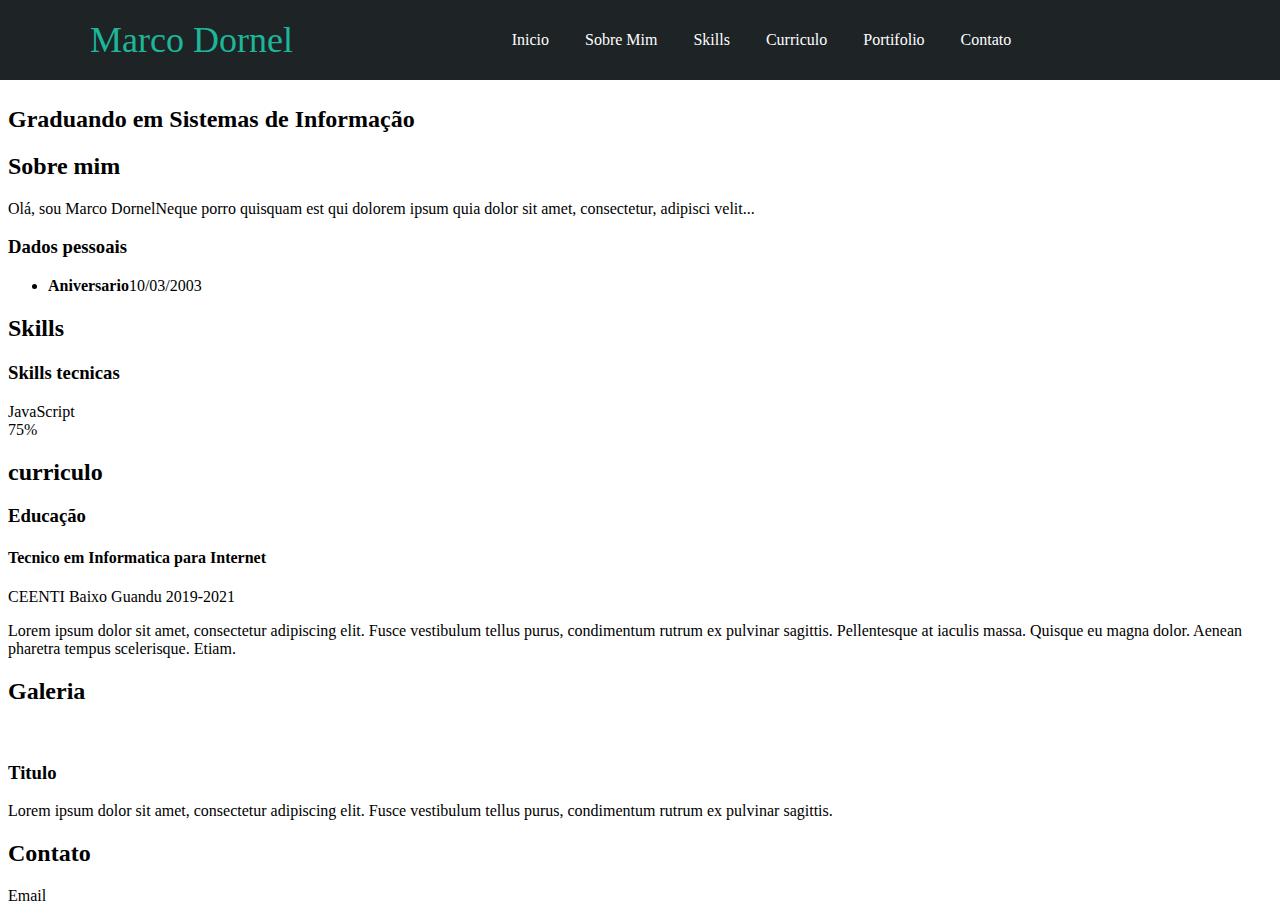
==== Portifolio/index.html @ 809ae214 "Portifolio" ====
<!DOCTYPE html>
<html lang="pt-br">
<head>
    <meta charset="UTF-8">
    <meta name="viewport" content="width=device-width, initial-scale=1.0">
    <title>Marco Dornel</title>
    <link rel="stylesheet" href="./src/styles/pgInicial.css">
</head>
<body>
    <div class="conteudo-header">
        <header>
            <div class="logo">
                <a href="">Marco Dornel</a>
            </div>

            <nav id="nave">
                <ul>
                    <li><a href="#inicio" onclick="select()">Inicio</a></li>
                    <li><a href="#sobre-mim" onclick="select()">Sobre Mim</a></li>
                    <li><a href="#skills" onclick="select()">Skills</a></li>
                    <li><a href="#curriculo" onclick="select()">Curriculo</a></li>
                    <li><a href="#portifolio" onclick="select()">Portifolio</a></li>
                    <li><a href="#contato" onclick="select()">Contato</a></li>
                </ul>
            </nav>
            <div class="fa-solid fa-bars"></div>
        </header>
    </div>
    <section id="inicio" class="inicio">
        <div class="conteudo-banner">
            <div class="conteudo-img">
                <img src="" alt="">
            </div>
            <h1>MARCO DORNEL</h1>
            <h2>Graduando em Sistemas de Informação</h2>
            <div class="redes-sociais">
                <a href=""><i class="fa-brands"></i></a>
                <a href=""><i class="fa-brands"></i></a>
                <a href=""><i class="fa-brands"></i></a>
                <a href=""><i class="fa-brands"></i></a>
                <a href=""><i class="fa-solid"></i></a>
            </div>
        </div>
    </section>
    <section id="sobre-mim" class="sobre-mim">
        <div class="conteudo-section">
            <h2>Sobre mim</h2>
            <p><span>Olá, sou Marco Dornel</span>Neque porro quisquam est qui dolorem ipsum quia dolor sit amet, consectetur, adipisci velit...</p>
        </div>
        <div class="linha">
            <div class="col">
                <h3>Dados pessoais</h3>
                <ul>
                    <li>
                        <strong>Aniversario</strong>10/03/2003
                    </li>
                </ul>
            </div>
        </div>
    </section>
    <section id="skills" class="skills">
        <div class="conteudo-section">
            <h2>Skills</h2>
            <div class="linha">
                <div class="col">
                    <h3>Skills tecnicas</h3>
                    <div class="skill">
                        <span>JavaScript</span>
                        <div class="barra-skill">
                            <span>75%</span>
                        </div>
                    </div>
                </div>
            </div>
        </div>
    </section>
    <section id="curriculo" class="curriculo">
        <h2>curriculo</h2>
        <div class="linha">
            <div class="col">
                <h3>Educação</h3>
                <div class="itens">
                    <h4>Tecnico em Informatica para Internet</h4>
                    <span class="escola">CEENTI Baixo Guandu</span>
                    <span class="cursado">2019-2021</span>
                    <p>Lorem ipsum dolor sit amet, consectetur adipiscing elit. Fusce vestibulum tellus purus, condimentum rutrum ex pulvinar sagittis. Pellentesque at iaculis massa. Quisque eu magna dolor. Aenean pharetra tempus scelerisque. Etiam.</p>
                </div>
            </div>
        </div>
    </section>
    <section id="portifolio" class="portifolio">
        <div class="conteudo-section">
            <h2>Galeria</h2>
            <div class="galeria">
                <div class="projeto">
                    <img src="" alt="">
                    <div class="detalhes-projeto">
                        <h3>Titulo</h3>
                        <p>Lorem ipsum dolor sit amet, consectetur adipiscing elit. Fusce vestibulum tellus purus, condimentum rutrum ex pulvinar sagittis.</p>
                    </div>
                </div>
            </div>
        </div>
    </section>
    <section class="contato">
        <div class="conteudo-section">
            <h2>Contato</h2>
            <div class="fila">
                <div class="col">
                    <p>Email</p>
                </div>
            </div>
        </div>
    </section>
    <footer>
        <a href="">
            <i class="fa-solid fa-angles-up"></i>
        </a>
        <div class="redes-sociais">
            <a href=""><i class="fa-brands"></i></a>
            <a href=""><i class="fa-brands"></i></a>
            <a href=""><i class="fa-brands"></i></a>
            <a href=""><i class="fa-brands"></i></a>
            <a href=""><i class="fa-solid fa-rss"></i></a>
        </div>
    </footer>
</body>
</html>
---- Portifolio/src/styles/pgInicial.css ----
.conteudo-header {
  background: #1e2326;
  position: fixed;
  width: 100%;
  top: 0;
  left: 0;
  z-index: 99;
}
.conteudo-header header {
  max-width: 1100px;
  margin: auto;
  display: flex;
  justify-content: space-between;
  align-items: center;
  padding: 15px 20px;
}
.conteudo-header header .logo a {
  font-family: "Righteous";
  font-size: 36px;
  color: #1cb698;
  text-decoration: none;
}
.conteudo-header header ul {
  display: flex;
  list-style: none;
}
.conteudo-header header nav ul li a {
  text-align: none;
  color: #fff;
  margin: 0 15px;
  padding: 3px;
  transition: 0.5s;
  text-decoration: none;
}
.conteudo-header header nav ul li a:hover {
  color: #1cb698;
}

.nav-resposiva {
  background-color: #1cb698;
  color: #fff;
  padding: 5px 10px;
  border-radius: 5px;
  cursor: pointer;
  display: none;
}/*# sourceMappingURL=pgInicial.css.map */
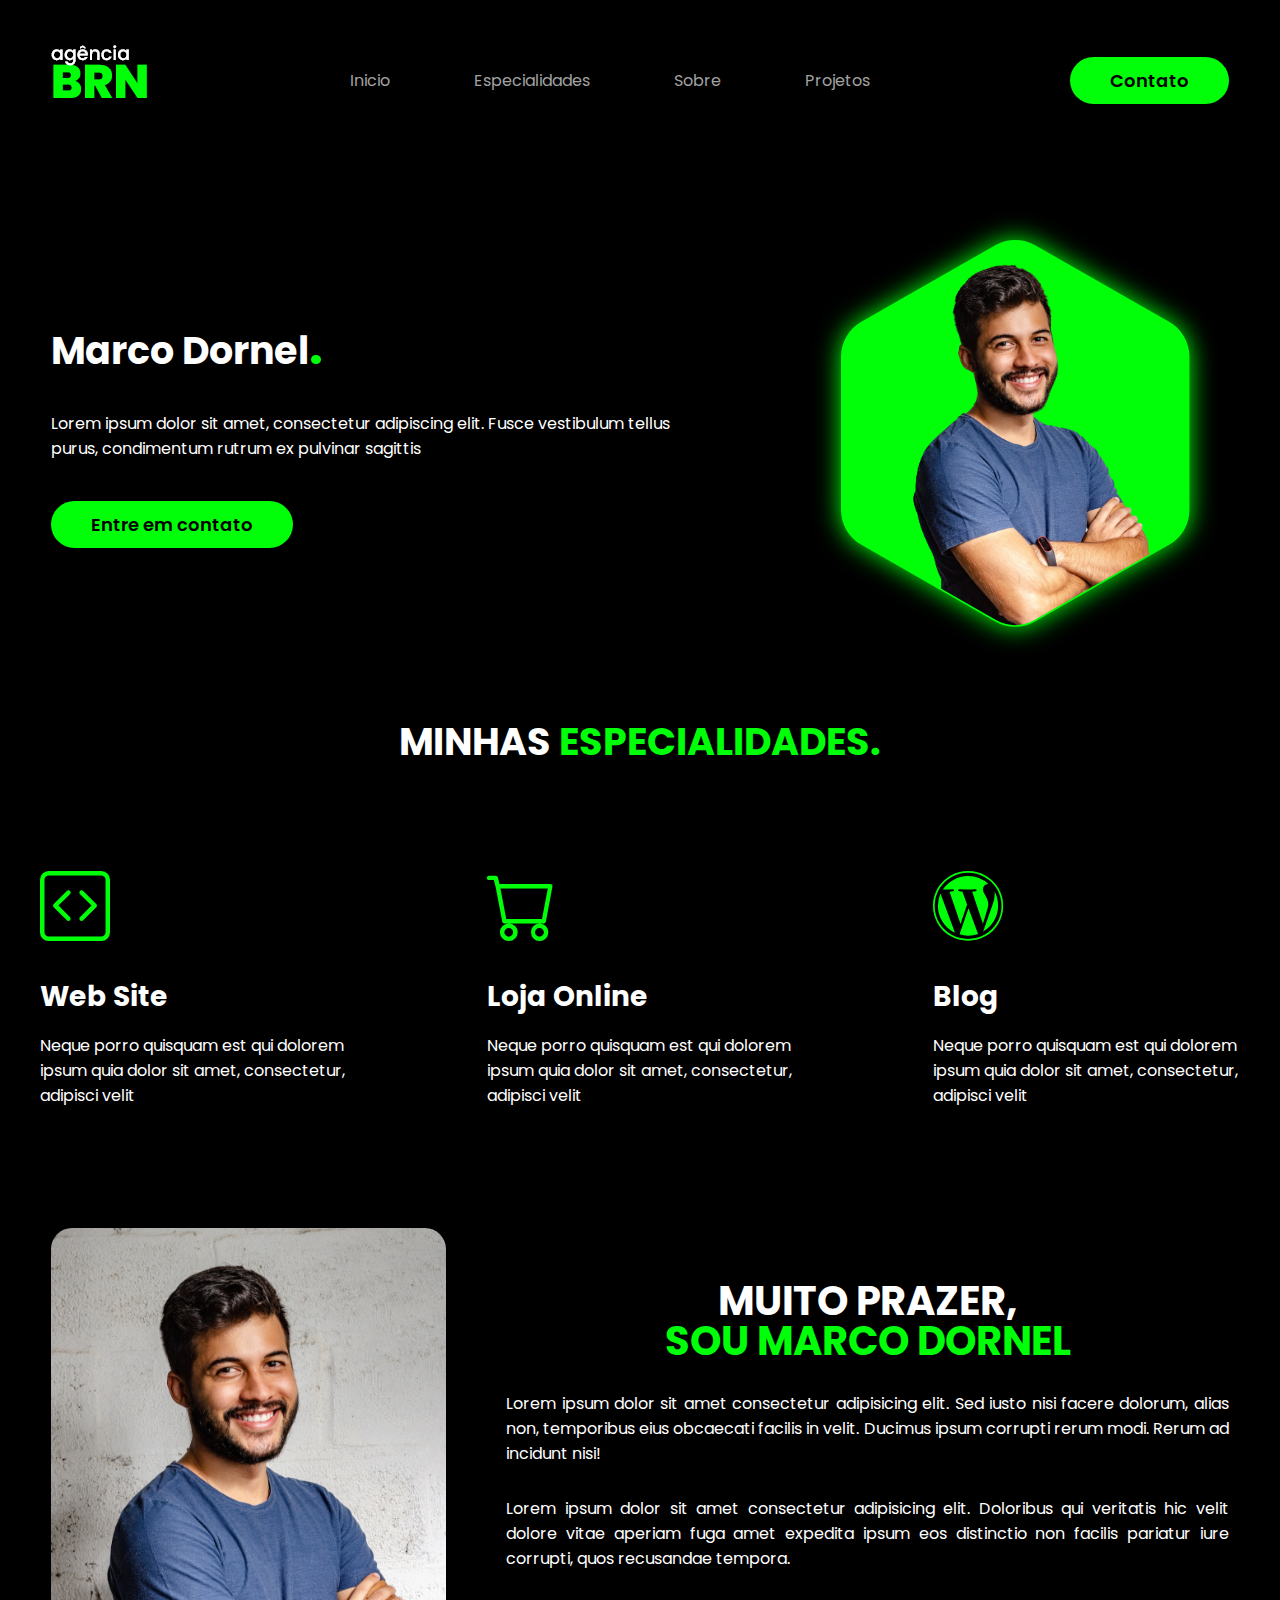
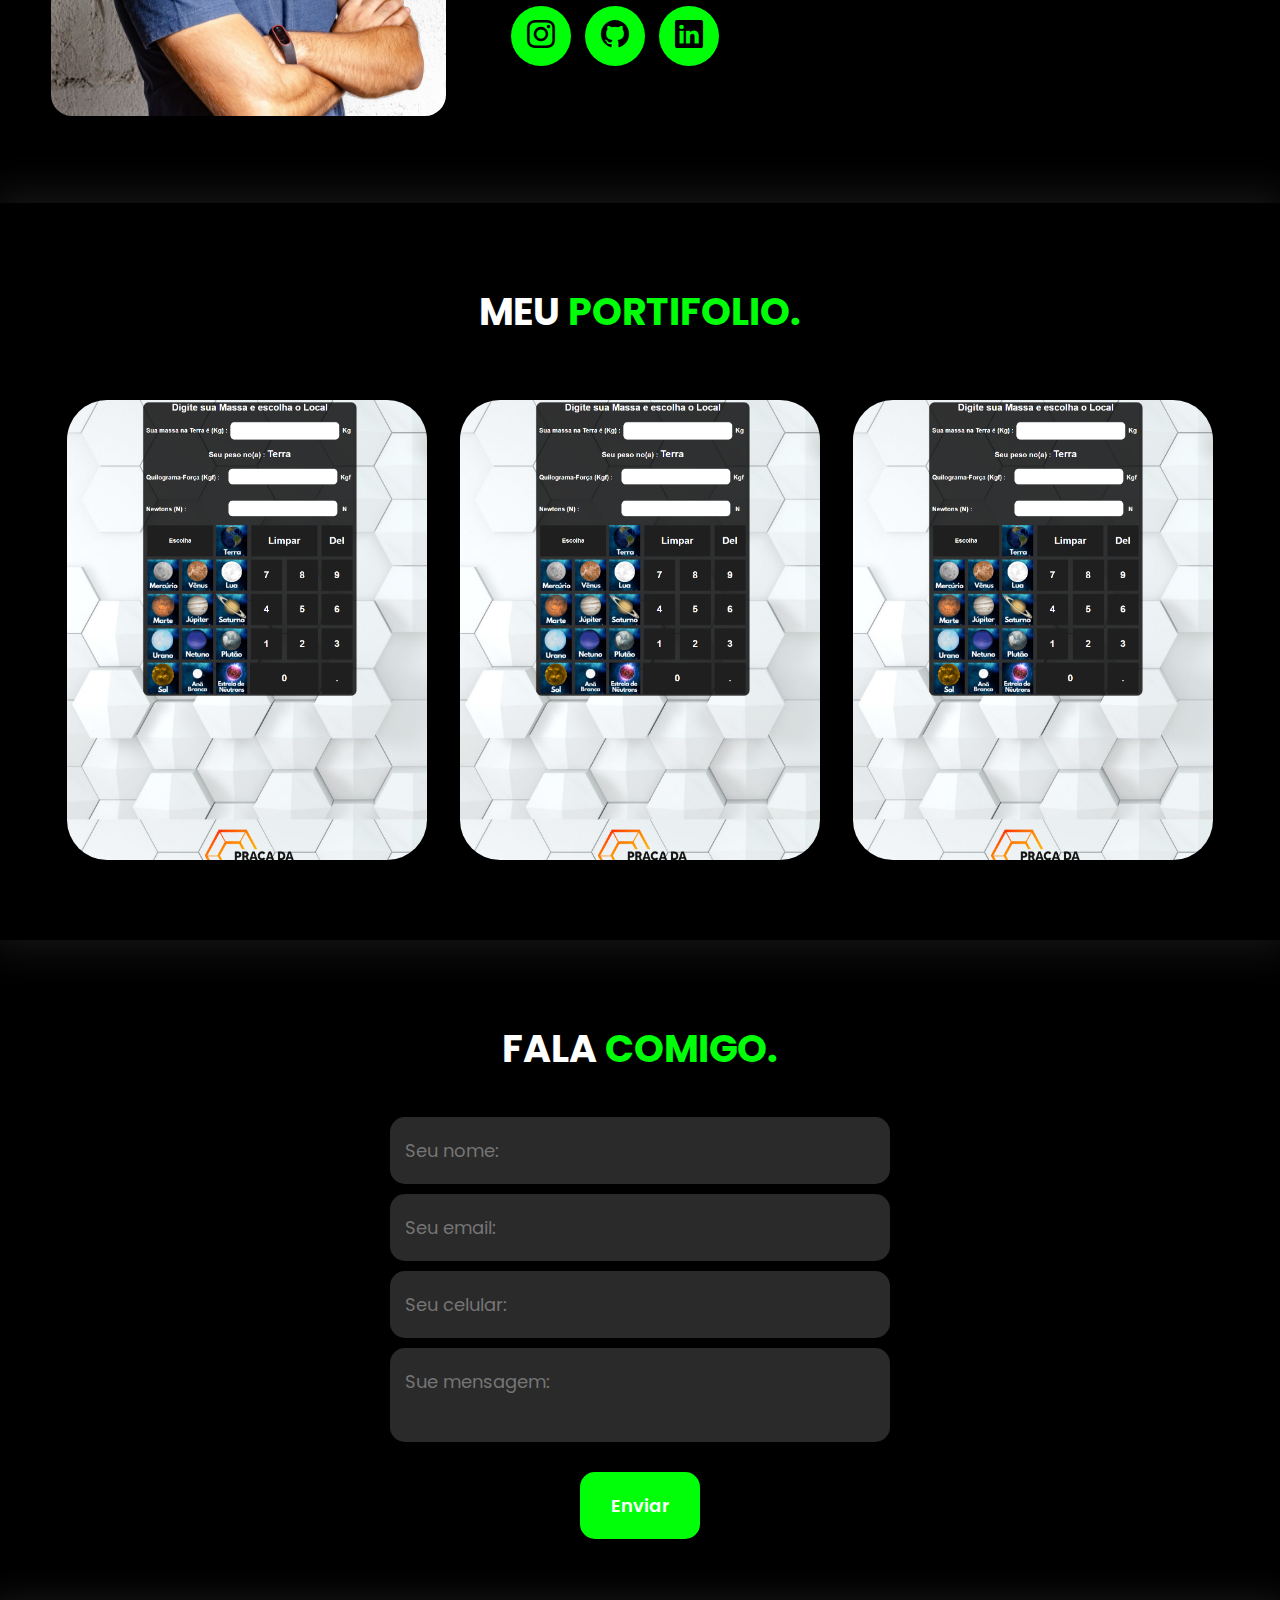
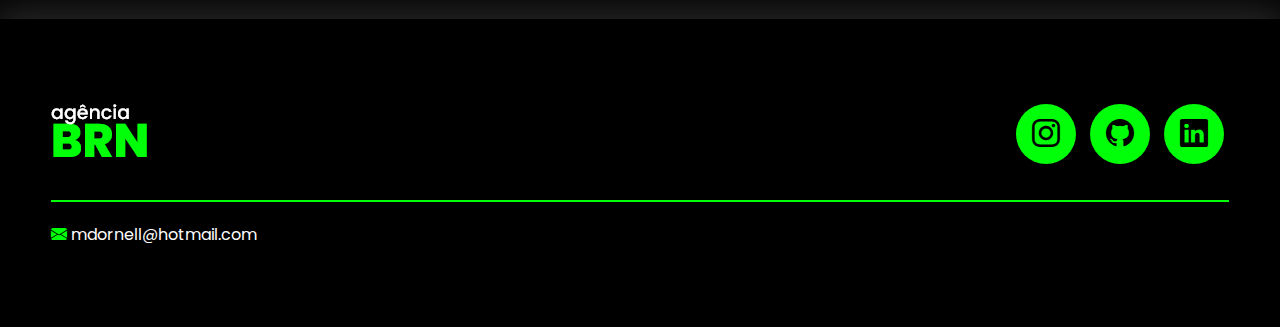
==== commit ce90f598: "Atualizando" ====
--- a/Portifolio/index.html
+++ b/Portifolio/index.html
@@ -1,128 +1,174 @@
 <!DOCTYPE html>
 <html lang="pt-br">
+
 <head>
     <meta charset="UTF-8">
     <meta name="viewport" content="width=device-width, initial-scale=1.0">
     <title>Marco Dornel</title>
-    <link rel="stylesheet" href="./src/styles/pgInicial.css">
+    <link rel="stylesheet" href="src/styles/inicialPg.css">
+
+    <!-- Google fonts -->
+    <link rel="preconnect" href="https://fonts.googleapis.com">
+    <link rel="preconnect" href="https://fonts.gstatic.com" crossorigin>
+    <link
+        href="https://fonts.googleapis.com/css2?family=Poppins:ital,wght@0,100;0,200;0,300;0,400;0,500;0,600;0,700;0,800;0,900;1,100;1,200;1,300;1,400;1,500;1,600;1,700;1,800;1,900&display=swap"
+        rel="stylesheet">
+    <!-- Google fonts -->
+    <!-- Bootstrab icons -->
+    <link rel="stylesheet" href="https://cdn.jsdelivr.net/npm/bootstrap-icons@1.11.3/font/bootstrap-icons.min.css">
+    <!-- Bootstrab icons -->
+
 </head>
+
 <body>
-    <div class="conteudo-header">
-        <header>
-            <div class="logo">
-                <a href="">Marco Dornel</a>
+    <header>
+        <div class="interface">
+            <div class="Logo">
+                <a href=""><img src="./src/imgs/logo.png" alt="LOGO"></a>
             </div>
-
-            <nav id="nave">
+            <nav class="menu-desktop">
                 <ul>
-                    <li><a href="#inicio" onclick="select()">Inicio</a></li>
-                    <li><a href="#sobre-mim" onclick="select()">Sobre Mim</a></li>
-                    <li><a href="#skills" onclick="select()">Skills</a></li>
-                    <li><a href="#curriculo" onclick="select()">Curriculo</a></li>
-                    <li><a href="#portifolio" onclick="select()">Portifolio</a></li>
-                    <li><a href="#contato" onclick="select()">Contato</a></li>
+                    <li><a href="#">Inicio</a></li>
+                    <li><a href="#">Especialidades</a></li>
+                    <li><a href="#">Sobre</a></li>
+                    <li><a href="#">Projetos</a></li>
                 </ul>
             </nav>
-            <div class="fa-solid fa-bars"></div>
-        </header>
-    </div>
-    <section id="inicio" class="inicio">
-        <div class="conteudo-banner">
-            <div class="conteudo-img">
-                <img src="" alt="">
+
+            <div class="btn-contato">
+                <a href=""><button>Contato</button></a>
             </div>
-            <h1>MARCO DORNEL</h1>
-            <h2>Graduando em Sistemas de Informação</h2>
-            <div class="redes-sociais">
-                <a href=""><i class="fa-brands"></i></a>
-                <a href=""><i class="fa-brands"></i></a>
-                <a href=""><i class="fa-brands"></i></a>
-                <a href=""><i class="fa-brands"></i></a>
-                <a href=""><i class="fa-solid"></i></a>
+        </div><!--Interface-->
+    </header>
+
+    <main>
+        <section class="topo-site">
+            <div class="interface">
+                <div class="flex">
+                    <div class="txt-topo-site">
+                        <h1>Marco Dornel<span>.</span></h1>
+                        <p>Lorem ipsum dolor sit amet, consectetur adipiscing elit. Fusce vestibulum tellus purus,
+                            condimentum rutrum ex pulvinar sagittis</p>
+
+                        <div class="btn-contato">
+                            <button>Entre em contato</button>
+                        </div>
+                    </div>
+                    <div class="img-topo-site">
+                        <img src="src/imgs/pessoa.png" alt="Imagem Pessoa">
+                    </div>
+                </div>
             </div>
-        </div>
-    </section>
-    <section id="sobre-mim" class="sobre-mim">
-        <div class="conteudo-section">
-            <h2>Sobre mim</h2>
-            <p><span>Olá, sou Marco Dornel</span>Neque porro quisquam est qui dolorem ipsum quia dolor sit amet, consectetur, adipisci velit...</p>
-        </div>
-        <div class="linha">
-            <div class="col">
-                <h3>Dados pessoais</h3>
-                <ul>
-                    <li>
-                        <strong>Aniversario</strong>10/03/2003
-                    </li>
-                </ul>
+        </section>
+
+        <section class="especialidades">
+            <div class="interface">
+                <h2 class="titulo">MINHAS <span>ESPECIALIDADES.</span></h2>
+                <div class="flex">
+                    <div class="especialidades-box">
+                        <i class="bi bi-code-square"></i>
+                        <h3>Web Site</h3>
+                        <p>Neque porro quisquam est qui dolorem ipsum quia dolor sit amet, consectetur, adipisci velit
+                        </p>
+                    </div>
+                    <div class="especialidades-box">
+                        <i class="bi bi-cart"></i>
+                        <h3>Loja Online</h3>
+                        <p>Neque porro quisquam est qui dolorem ipsum quia dolor sit amet, consectetur, adipisci velit
+                        </p>
+                    </div>
+                    <div class="especialidades-box">
+                        <i class="bi bi-wordpress"></i>
+                        <h3>Blog</h3>
+                        <p>Neque porro quisquam est qui dolorem ipsum quia dolor sit amet, consectetur, adipisci velit
+                        </p>
+                    </div>
+                </div>
             </div>
-        </div>
-    </section>
-    <section id="skills" class="skills">
-        <div class="conteudo-section">
-            <h2>Skills</h2>
-            <div class="linha">
-                <div class="col">
-                    <h3>Skills tecnicas</h3>
-                    <div class="skill">
-                        <span>JavaScript</span>
-                        <div class="barra-skill">
-                            <span>75%</span>
+        </section>
+
+        <section class="sobre">
+            <div class="interface">
+                <div class="flex">
+                    <div class="img-sobre">
+                        <img src="src/imgs/foto.png" alt="pessoa">
+                    </div>
+                    <div class="txt-sobre">
+                        <h2 class="titulo">MUITO PRAZER, <span>SOU MARCO DORNEL</span></h2>
+                        <p>Lorem ipsum dolor sit amet consectetur adipisicing elit. Sed iusto nisi facere dolorum, alias
+                            non, temporibus eius obcaecati facilis in velit. Ducimus ipsum corrupti rerum modi. Rerum ad
+                            incidunt nisi!</p>
+                        <p>Lorem ipsum dolor sit amet consectetur adipisicing elit. Doloribus qui veritatis hic velit
+                            dolore vitae aperiam fuga amet expedita ipsum eos distinctio non facilis pariatur iure
+                            corrupti, quos recusandae tempora.</p>
+                        <div class="btn-social">
+                            <a href=""><button><i class="bi bi-instagram"></i>
+                                </button></a>
+                            <a href=""><button><i class="bi bi-github"></i></button></a>
+                            <a href=""><button><i class="bi bi-linkedin"></i>
+                                </button></a>
                         </div>
                     </div>
                 </div>
             </div>
-        </div>
-    </section>
-    <section id="curriculo" class="curriculo">
-        <h2>curriculo</h2>
-        <div class="linha">
-            <div class="col">
-                <h3>Educação</h3>
-                <div class="itens">
-                    <h4>Tecnico em Informatica para Internet</h4>
-                    <span class="escola">CEENTI Baixo Guandu</span>
-                    <span class="cursado">2019-2021</span>
-                    <p>Lorem ipsum dolor sit amet, consectetur adipiscing elit. Fusce vestibulum tellus purus, condimentum rutrum ex pulvinar sagittis. Pellentesque at iaculis massa. Quisque eu magna dolor. Aenean pharetra tempus scelerisque. Etiam.</p>
-                </div>
-            </div>
-        </div>
-    </section>
-    <section id="portifolio" class="portifolio">
-        <div class="conteudo-section">
-            <h2>Galeria</h2>
-            <div class="galeria">
-                <div class="projeto">
-                    <img src="" alt="">
-                    <div class="detalhes-projeto">
-                        <h3>Titulo</h3>
-                        <p>Lorem ipsum dolor sit amet, consectetur adipiscing elit. Fusce vestibulum tellus purus, condimentum rutrum ex pulvinar sagittis.</p>
+        </section>
+
+        <section class="portifolio">
+            <div class="interface">
+                <h2 class="titulo">MEU <span>PORTIFOLIO.</span></h2>
+                <div class="flex">
+                    <div class="img-port">
+                        <div class="overlay">Projeto 1</div>
+                    </div>
+                    <div class="img-port">
+                        <div class="overlay">Projeto 2</div>
+                    </div>
+                    <div class="img-port">
+                        <div class="overlay">Projeto 3</div>
                     </div>
                 </div>
             </div>
-        </div>
-    </section>
-    <section class="contato">
-        <div class="conteudo-section">
-            <h2>Contato</h2>
-            <div class="fila">
-                <div class="col">
-                    <p>Email</p>
+        </section>
+
+        <section class="formulario">
+            <div class="interface">
+                <h2 class="titulo">FALA <span>COMIGO.</span></h2>
+                <form action="">
+                    <input type="text" name="" id="" placeholder="Seu nome:" required>
+                    <input type="text" name="" id="" placeholder="Seu email:">
+                    <input type="text" name="" id="" placeholder="Seu celular:">
+                    <textarea name="" id="" placeholder="Sue mensagem:"></textarea>
+                    <div class="btn-enviar">
+                        <input type="submit" value="Enviar">
+                    </div>
+                </form>
+            </div>
+            </div>
+        </section>
+    </main>
+
+    <footer>
+        <div class="interface">
+            <div class="line-footer borda">
+                <div class="flex">
+                    <div class="logo-footer">
+                        <img src="src/imgs/logo.png" alt="">
+                    </div>
+                    <div class="btn-social">
+                        <a href=""><button><i class="bi bi-instagram"></i>
+                            </button></a>
+                        <a href=""><button><i class="bi bi-github"></i></button></a>
+                        <a href=""><button><i class="bi bi-linkedin"></i>
+                            </button></a>
+                    </div>
                 </div>
             </div>
-        </div>
-    </section>
-    <footer>
-        <a href="">
-            <i class="fa-solid fa-angles-up"></i>
-        </a>
-        <div class="redes-sociais">
-            <a href=""><i class="fa-brands"></i></a>
-            <a href=""><i class="fa-brands"></i></a>
-            <a href=""><i class="fa-brands"></i></a>
-            <a href=""><i class="fa-brands"></i></a>
-            <a href=""><i class="fa-solid fa-rss"></i></a>
+            <div class="line-footer">
+                <p><i class="bi bi-envelope-fill"></i> <a href="mailto:mdornell@hotmail.com">mdornell@hotmail.com</a>
+                </p>
+            </div>
         </div>
     </footer>
 </body>
+
 </html>--- a/Portifolio/src/styles/inicialPg.css
+++ b/Portifolio/src/styles/inicialPg.css
@@ -0,0 +1,282 @@
+* {
+  margin: 0;
+  padding: 0;
+  box-sizing: border-box;
+  font-family: "Poppins", sans-serif;
+}
+
+body {
+  background: black;
+  height: 100vh;
+}
+
+.interface {
+  max-width: 1280px;
+  margin: 0 auto;
+}
+
+.flex {
+  display: flex;
+}
+
+button:hover {
+  box-shadow: 0px 0px 8px #00ff08;
+  transform: scale(1.05);
+  transition: 0.2s;
+}
+
+h2.titulo {
+  color: #ffffff;
+  font-size: 38px;
+  text-align: center;
+}
+h2.titulo span {
+  color: #00ff08;
+}
+
+.btn-social button {
+  width: 60px;
+  height: 60px;
+  border: none;
+  border-radius: 30px;
+  background-color: #00ff08;
+  font-size: 28px;
+  cursor: pointer;
+  margin: 5px 5px;
+  transition: 0.2s;
+}
+
+header {
+  padding: 40px 4%;
+}
+header .interface {
+  display: flex;
+  align-items: center;
+  justify-content: space-between;
+}
+header a {
+  color: #a2a2a2;
+  text-decoration: none;
+  display: inline-block;
+  transition: 0.2s;
+}
+header a:hover {
+  color: #ffffff;
+  transform: scale(1.05);
+}
+header nav ul {
+  list-style-type: none;
+}
+header nav li {
+  display: inline-block;
+  padding: 0 40px;
+}
+header .btn-contato button {
+  padding: 10px 40px;
+  font-size: 18px;
+  font-weight: 600;
+  background-color: #00ff08;
+  border: 0;
+  border-radius: 30px;
+  cursor: pointer;
+}
+
+.topo-site {
+  padding: 40px 4%;
+}
+.topo-site .flex {
+  align-items: center;
+  justify-content: center;
+  gap: 90px;
+}
+.topo-site .txt-topo-site h1 {
+  font-size: 38px;
+  color: #ffffff;
+  line-height: 40px;
+}
+.topo-site .txt-topo-site h1 span {
+  color: #00ff08;
+  font-size: 50px;
+}
+.topo-site .txt-topo-site p {
+  color: #ffffff;
+  margin: 40px 0px;
+}
+.topo-site .txt-topo-site button {
+  padding: 10px 40px;
+  font-size: 18px;
+  font-weight: 600;
+  background-color: #00ff08;
+  border: 0;
+  border-radius: 30px;
+  cursor: pointer;
+}
+.topo-site .img-topo-site img {
+  position: relative;
+  animation: flutuar 2s ease-in-out infinite alternate;
+}
+
+@keyframes flutuar {
+  0% {
+    top: 0;
+  }
+  100% {
+    top: 30px;
+  }
+}
+.especialidades .flex {
+  gap: 60px;
+}
+.especialidades .especialidades-box {
+  padding: 40px;
+  color: #ffffff;
+  margin-top: 45px;
+  border-radius: 20px;
+  transition: 0.2s;
+}
+.especialidades .especialidades-box i {
+  font-size: 70px;
+  color: #00ff08;
+}
+.especialidades .especialidades-box h3 {
+  font-size: 28px;
+  margin: 15px 0;
+}
+.especialidades .especialidades-box:hover {
+  transform: scale(1.05);
+  box-shadow: 0 0 15px rgba(255, 255, 255, 0.4745098039);
+}
+
+.sobre {
+  padding: 80px 4%;
+}
+.sobre .flex {
+  align-items: center;
+  gap: 60px;
+}
+.sobre .txt-sobre {
+  color: #ffffff;
+}
+.sobre .txt-sobre h2 {
+  font-size: 40px;
+  line-height: 40px;
+  margin-bottom: 30px;
+}
+.sobre .txt-sobre h2 span {
+  display: block;
+}
+.sobre .txt-sobre p {
+  margin: 30px 0;
+  text-align: justify;
+}
+
+.portifolio {
+  padding: 80px 4%;
+  box-shadow: 0 0 40px 10px rgba(255, 255, 255, 0.0901960784);
+}
+.portifolio .flex {
+  justify-content: space-around;
+  margin-top: 60px;
+}
+.portifolio .img-port {
+  width: 360px;
+  height: 460px;
+  background-color: #00ff08;
+  background-image: url(../imgs/projetoConversor.png);
+  background-size: cover;
+  background-position: 100% 0%;
+  transition: 8s;
+  cursor: pointer;
+  border-radius: 40px;
+  position: relative;
+}
+.portifolio .img-port .overlay {
+  position: absolute;
+  top: 0;
+  left: 0;
+  width: 100%;
+  height: 100%;
+  background-color: rgba(0, 0, 0, 0.6823529412);
+  border-radius: 40px;
+  display: flex;
+  align-items: center;
+  justify-content: center;
+  font-size: 24px;
+  font-weight: 600;
+  color: #ffffff;
+  opacity: 0;
+  transition: 0.5s;
+}
+.portifolio .img-port:hover {
+  background-position: 100% 100%;
+}
+.portifolio .img-port:hover .overlay {
+  opacity: 1;
+}
+
+.formulario {
+  padding: 80px 4%;
+}
+.formulario form {
+  max-width: 500px;
+  margin: 0 auto;
+  display: flex;
+  justify-content: center;
+  flex-direction: column;
+  gap: 10px;
+  margin-top: 40px;
+}
+.formulario form input,
+.formulario form textarea {
+  width: 100%;
+  background-color: #2a2a2a;
+  border: 0;
+  border-radius: 15px;
+  outline: 0;
+  padding: 20px 15px;
+  color: #ffffff;
+  font-size: 18px;
+}
+.formulario form textarea {
+  resize: none;
+  max-height: 200px;
+}
+.formulario form .btn-enviar {
+  margin-top: 20px;
+  text-align: center;
+}
+.formulario form .btn-enviar input {
+  width: 120px;
+  background-color: #00ff08;
+  color: #ffffff;
+  font-weight: 600;
+  cursor: pointer;
+  transition: 0.2s;
+}
+.formulario form .btn-enviar input:hover {
+  box-shadow: 0px 0px 8px #00ff08;
+  transform: scale(1.05);
+  transition: 0.2s;
+}
+
+footer {
+  padding: 60px 4%;
+  box-shadow: 0 0 40px 10px #2a2a2a;
+}
+footer .flex {
+  justify-content: space-between;
+}
+footer .borda {
+  border-bottom: 2px solid #00ff08;
+}
+footer .line-footer {
+  padding: 20px 0;
+}
+footer .line-footer p i {
+  color: #00ff08;
+}
+footer .line-footer p a {
+  color: #ffffff;
+  text-decoration: none;
+  cursor: pointer;
+}/*# sourceMappingURL=inicialPg.css.map */